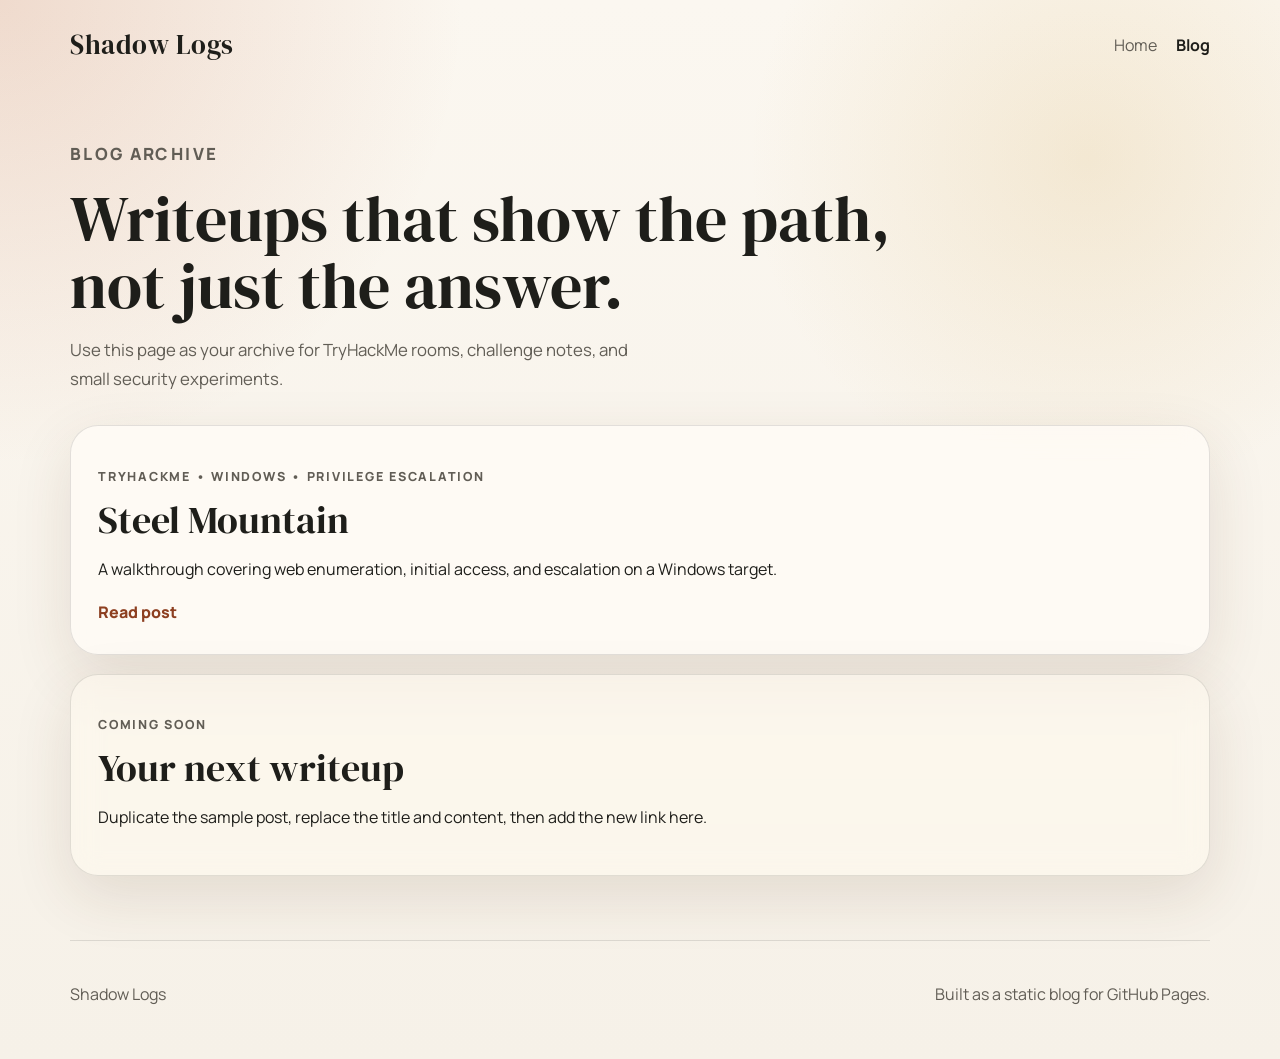
==== blog.html @ 6ab24d90 "first commit" ====
<!DOCTYPE html>
<html lang="en">
  <head>
    <meta charset="UTF-8" />
    <meta name="viewport" content="width=device-width, initial-scale=1.0" />
    <title>Blog | Shadow Logs</title>
    <meta
      name="description"
      content="Browse TryHackMe writeups and cybersecurity blog posts on Shadow Logs."
    />
    <link rel="preconnect" href="https://fonts.googleapis.com" />
    <link rel="preconnect" href="https://fonts.gstatic.com" crossorigin />
    <link
      href="https://fonts.googleapis.com/css2?family=DM+Serif+Display:ital@0;1&family=Manrope:wght@400;500;600;700;800&display=swap"
      rel="stylesheet"
    />
    <link rel="stylesheet" href="styles.css" />
  </head>
  <body>
    <div class="page-shell">
      <header class="site-header">
        <a class="brand" href="index.html">Shadow Logs</a>
        <nav class="site-nav">
          <a href="index.html">Home</a>
          <a href="blog.html" aria-current="page">Blog</a>
        </nav>
      </header>

      <main class="blog-main">
        <section class="page-intro">
          <p class="eyebrow">Blog archive</p>
          <h1>Writeups that show the path, not just the answer.</h1>
          <p>
            Use this page as your archive for TryHackMe rooms, challenge notes,
            and small security experiments.
          </p>
        </section>

        <section class="posts-list">
          <article class="post-card">
            <p class="post-meta">TryHackMe • Windows • Privilege Escalation</p>
            <h2>Steel Mountain</h2>
            <p>
              A walkthrough covering web enumeration, initial access, and
              escalation on a Windows target.
            </p>
            <a class="text-link" href="posts/borderlands.html"
              >Read post</a>
          </article>

          <article class="post-card muted-card">
            <p class="post-meta">Coming soon</p>
            <h2>Your next writeup</h2>
            <p>
              Duplicate the sample post, replace the title and content, then add
              the new link here.
            </p>
          </article>
        </section>
      </main>

      <footer class="site-footer">
        <p>Shadow Logs</p>
        <p>Built as a static blog for GitHub Pages.</p>
      </footer>
    </div>
  </body>
</html>
---- styles.css ----
:root {
  --bg: #f6f1e8;
  --bg-strong: #efe2cc;
  --surface: rgba(255, 252, 246, 0.78);
  --surface-strong: #fffaf1;
  --text: #1e1e1a;
  --muted: #615d55;
  --line: rgba(30, 30, 26, 0.12);
  --accent: #ba5a31;
  --accent-dark: #8d3f20;
  --shadow: 0 20px 60px rgba(84, 49, 24, 0.12);
  --radius-lg: 28px;
  --radius-md: 20px;
  --radius-sm: 14px;
  --max-width: 1140px;
}

* {
  box-sizing: border-box;
}

html {
  scroll-behavior: smooth;
}

body {
  margin: 0;
  font-family: "Manrope", sans-serif;
  color: var(--text);
  background:
    radial-gradient(circle at top left, rgba(186, 90, 49, 0.18), transparent 28%),
    radial-gradient(circle at 85% 15%, rgba(215, 175, 97, 0.2), transparent 24%),
    linear-gradient(180deg, #fbf7f0 0%, var(--bg) 100%);
  line-height: 1.7;
}

a {
  color: inherit;
  text-decoration: none;
}

img {
  max-width: 100%;
  display: block;
}

code,
pre {
  font-family: "SFMono-Regular", Consolas, "Liberation Mono", Menlo, monospace;
}

.page-shell {
  width: min(calc(100% - 2rem), var(--max-width));
  margin: 0 auto;
}

.site-header,
.site-footer {
  display: flex;
  align-items: center;
  justify-content: space-between;
  gap: 1rem;
}

.site-header {
  padding: 1.4rem 0;
}

.brand {
  font-family: "DM Serif Display", serif;
  font-size: 1.7rem;
  letter-spacing: 0.02em;
}

.site-nav {
  display: flex;
  gap: 1.2rem;
  flex-wrap: wrap;
}

.site-nav a {
  color: var(--muted);
}

.site-nav a[aria-current="page"] {
  color: var(--text);
  font-weight: 700;
}

.hero {
  display: grid;
  grid-template-columns: 1.45fr 0.95fr;
  gap: 1.5rem;
  padding: 4rem 0 2rem;
  align-items: stretch;
}

.hero-copy,
.hero-card,
.feature-card,
.about-section,
.post-card,
.post-article,
.sidebar-card {
  background: var(--surface);
  backdrop-filter: blur(14px);
  border: 1px solid var(--line);
  border-radius: var(--radius-lg);
  box-shadow: var(--shadow);
}

.hero-copy {
  padding: 3rem;
}

.hero-card,
.feature-card,
.post-card,
.sidebar-card {
  padding: 1.7rem;
}

.hero h1,
.page-intro h1,
.post-article h1,
.featured-grid h2,
.about-section h2,
.post-card h2,
.hero-card h2 {
  font-family: "DM Serif Display", serif;
  line-height: 1.05;
  font-weight: 400;
  margin: 0;
}

.hero h1 {
  font-size: clamp(3rem, 6vw, 5.4rem);
  max-width: 10ch;
  margin: 0.4rem 0 1rem;
}

.eyebrow,
.card-label,
.post-meta {
  text-transform: uppercase;
  letter-spacing: 0.14em;
  font-size: 0.78rem;
  font-weight: 800;
  color: var(--muted);
}

.hero-text,
.page-intro p,
.lead {
  font-size: 1.05rem;
  color: var(--muted);
  max-width: 58ch;
}

.hero-actions {
  display: flex;
  flex-wrap: wrap;
  gap: 0.9rem;
  margin-top: 2rem;
}

.button {
  display: inline-flex;
  align-items: center;
  justify-content: center;
  border-radius: 999px;
  padding: 0.9rem 1.35rem;
  font-weight: 800;
  transition: transform 0.2s ease, background-color 0.2s ease;
}

.button:hover,
.text-link:hover {
  transform: translateY(-1px);
}

.button-primary {
  background: var(--accent);
  color: #fffaf4;
}

.button-primary:hover {
  background: var(--accent-dark);
}

.button-secondary {
  background: rgba(255, 250, 241, 0.88);
  border: 1px solid var(--line);
}

.hero-points,
.sidebar-card ul {
  padding-left: 1.1rem;
  margin-bottom: 0;
}

.featured-grid {
  display: grid;
  grid-template-columns: repeat(3, minmax(0, 1fr));
  gap: 1.2rem;
  padding: 1rem 0 2rem;
}

.feature-card-highlight {
  background:
    linear-gradient(180deg, rgba(186, 90, 49, 0.12), rgba(255, 252, 246, 0.85));
}

.feature-card h2,
.post-card h2,
.hero-card h2,
.about-section h2 {
  font-size: clamp(1.6rem, 3vw, 2.5rem);
  margin-bottom: 0.75rem;
}

.text-link {
  font-weight: 800;
  color: var(--accent-dark);
}

.about-section {
  display: grid;
  grid-template-columns: 0.8fr 1.2fr;
  gap: 2rem;
  padding: 2rem;
  margin: 1rem 0 4rem;
}

.blog-main {
  padding: 2rem 0 4rem;
}

.page-intro {
  max-width: 850px;
  margin-bottom: 2rem;
}

.page-intro h1 {
  font-size: clamp(2.8rem, 5vw, 4.6rem);
  margin: 0.4rem 0 1rem;
}

.posts-list {
  display: grid;
  gap: 1.2rem;
}

.muted-card {
  background: rgba(255, 249, 239, 0.54);
}

.post-layout {
  display: grid;
  grid-template-columns: minmax(0, 1.5fr) minmax(260px, 0.7fr);
  gap: 1.4rem;
  padding: 2rem 0 4rem;
}

.post-article {
  padding: 2.4rem;
}

.post-article h1 {
  font-size: clamp(2.8rem, 5vw, 4.2rem);
  margin: 0.4rem 0 0.8rem;
}

.post-article h2 {
  font-family: "DM Serif Display", serif;
  font-size: 2rem;
  font-weight: 400;
  margin-top: 2.2rem;
  margin-bottom: 0.5rem;
}

pre {
  overflow-x: auto;
  background: #201d18;
  color: #fef8ef;
  padding: 1rem 1.1rem;
  border-radius: var(--radius-sm);
}

.site-footer {
  padding: 1.5rem 0 2.2rem;
  color: var(--muted);
  border-top: 1px solid var(--line);
  flex-wrap: wrap;
}

@media (max-width: 900px) {
  .hero,
  .featured-grid,
  .about-section,
  .post-layout {
    grid-template-columns: 1fr;
  }

  .hero-copy,
  .post-article {
    padding: 2rem;
  }
}

@media (max-width: 640px) {
  .page-shell {
    width: min(calc(100% - 1.2rem), var(--max-width));
  }

  .site-header,
  .site-footer {
    align-items: flex-start;
    flex-direction: column;
  }

  .hero {
    padding-top: 2rem;
  }

  .hero h1,
  .page-intro h1,
  .post-article h1 {
    max-width: none;
  }
}
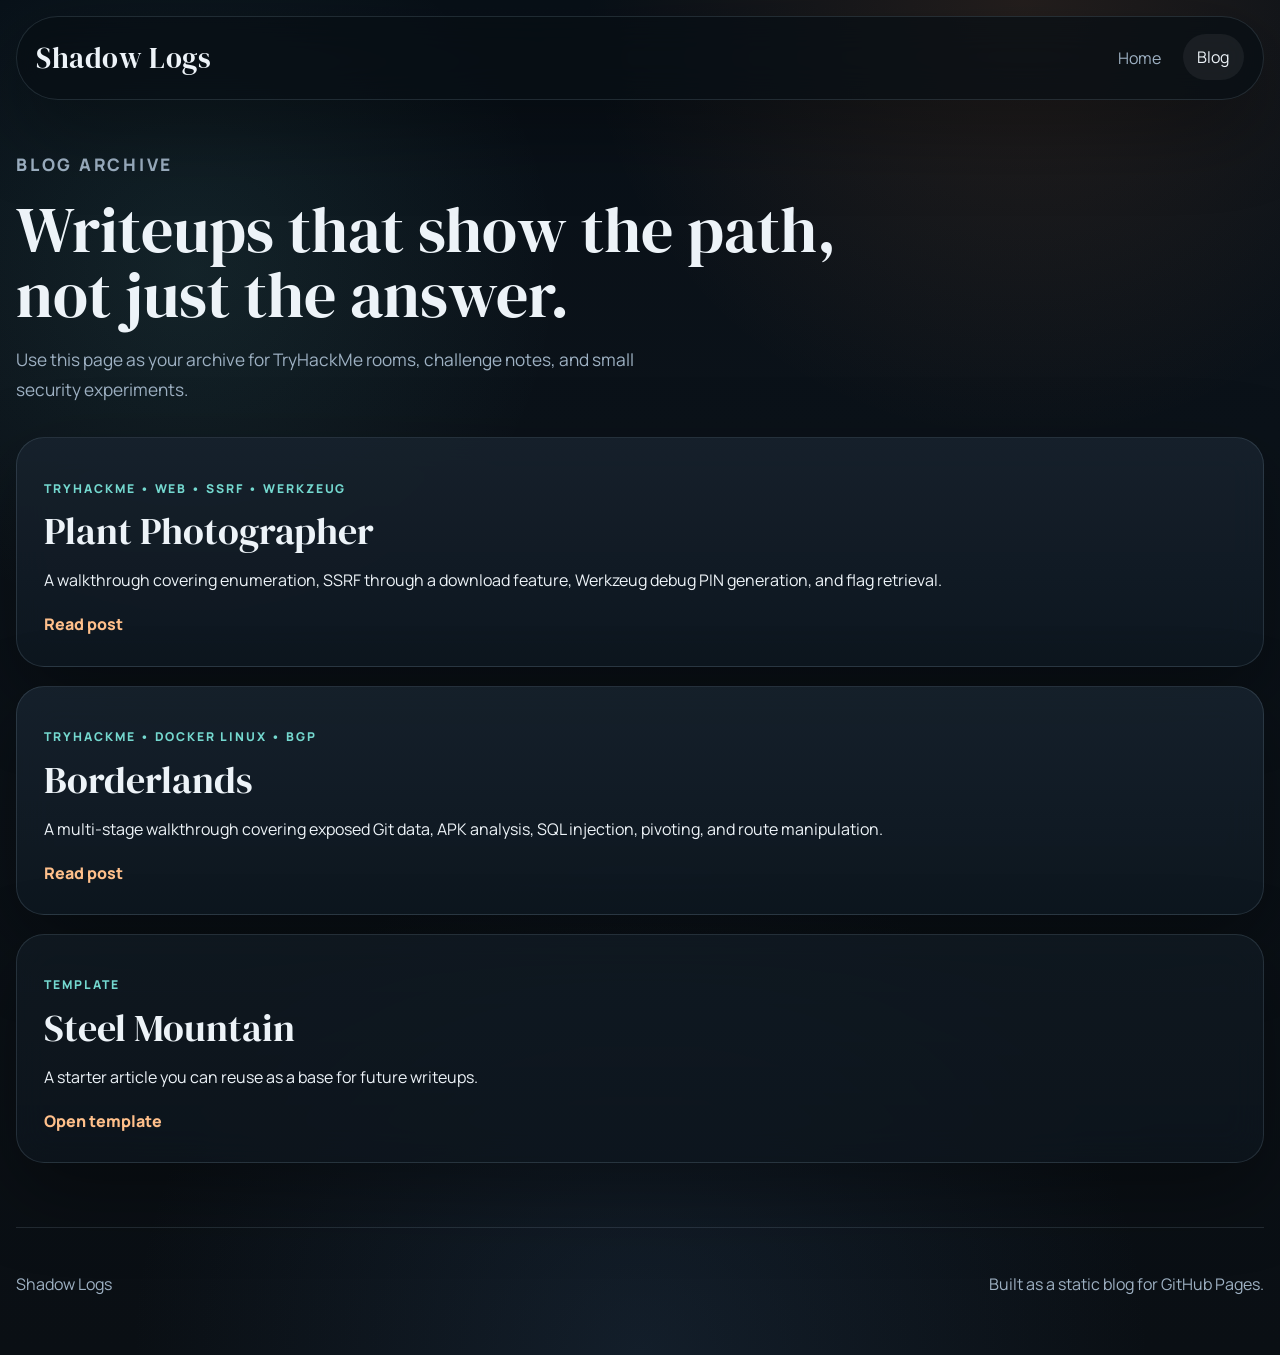
==== commit 16a457a4: "Refresh blog design and add Plant Photographer writeup" ====
--- a/blog.html
+++ b/blog.html
@@ -15,6 +15,7 @@
       rel="stylesheet"
     />
     <link rel="stylesheet" href="styles.css" />
+    <script src="script.js" defer></script>
   </head>
   <body>
     <div class="page-shell">
@@ -38,23 +39,33 @@
 
         <section class="posts-list">
           <article class="post-card">
-            <p class="post-meta">TryHackMe • Windows • Privilege Escalation</p>
-            <h2>Steel Mountain</h2>
+            <p class="post-meta">TryHackMe • Web • SSRF • Werkzeug</p>
+            <h2>Plant Photographer</h2>
             <p>
-              A walkthrough covering web enumeration, initial access, and
-              escalation on a Windows target.
+              A walkthrough covering enumeration, SSRF through a download
+              feature, Werkzeug debug PIN generation, and flag retrieval.
             </p>
-            <a class="text-link" href="posts/borderlands.html"
+            <a class="text-link" href="posts/plant-photographer.html"
               >Read post</a>
           </article>
 
+          <article class="post-card">
+            <p class="post-meta">TryHackMe • Docker Linux • BGP</p>
+            <h2>Borderlands</h2>
+            <p>
+              A multi-stage walkthrough covering exposed Git data, APK analysis,
+              SQL injection, pivoting, and route manipulation.
+            </p>
+            <a class="text-link" href="posts/borderlands.html">Read post</a>
+          </article>
+
           <article class="post-card muted-card">
-            <p class="post-meta">Coming soon</p>
-            <h2>Your next writeup</h2>
+            <p class="post-meta">Template</p>
+            <h2>Steel Mountain</h2>
             <p>
-              Duplicate the sample post, replace the title and content, then add
-              the new link here.
+              A starter article you can reuse as a base for future writeups.
             </p>
+            <a class="text-link" href="posts/steel-mountain.html">Open template</a>
           </article>
         </section>
       </main>
--- a/styles.css
+++ b/styles.css
@@ -1,18 +1,24 @@
 :root {
-  --bg: #f6f1e8;
-  --bg-strong: #efe2cc;
-  --surface: rgba(255, 252, 246, 0.78);
-  --surface-strong: #fffaf1;
-  --text: #1e1e1a;
-  --muted: #615d55;
-  --line: rgba(30, 30, 26, 0.12);
-  --accent: #ba5a31;
-  --accent-dark: #8d3f20;
-  --shadow: 0 20px 60px rgba(84, 49, 24, 0.12);
+  --bg: #0a0f14;
+  --bg-strong: #101821;
+  --bg-soft: #16222e;
+  --surface: rgba(18, 27, 37, 0.82);
+  --surface-strong: #111b25;
+  --surface-highlight: rgba(27, 41, 56, 0.92);
+  --text: #edf3f8;
+  --muted: #9eb1c3;
+  --line: rgba(181, 209, 234, 0.14);
+  --line-strong: rgba(181, 209, 234, 0.24);
+  --accent: #f08a45;
+  --accent-dark: #cf6d2d;
+  --accent-cool: #74d8cf;
+  --code-bg: #071018;
+  --code-text: #d8e6f2;
+  --shadow: 0 28px 80px rgba(0, 0, 0, 0.34);
   --radius-lg: 28px;
   --radius-md: 20px;
   --radius-sm: 14px;
-  --max-width: 1140px;
+  --max-width: 1360px;
 }
 
 * {
@@ -25,13 +31,15 @@
 
 body {
   margin: 0;
+  min-height: 100vh;
   font-family: "Manrope", sans-serif;
   color: var(--text);
   background:
-    radial-gradient(circle at top left, rgba(186, 90, 49, 0.18), transparent 28%),
-    radial-gradient(circle at 85% 15%, rgba(215, 175, 97, 0.2), transparent 24%),
-    linear-gradient(180deg, #fbf7f0 0%, var(--bg) 100%);
-  line-height: 1.7;
+    radial-gradient(circle at 15% 20%, rgba(116, 216, 207, 0.09), transparent 24%),
+    radial-gradient(circle at 80% 0%, rgba(240, 138, 69, 0.12), transparent 26%),
+    radial-gradient(circle at 50% 100%, rgba(54, 90, 130, 0.2), transparent 34%),
+    linear-gradient(180deg, #081018 0%, #0b1219 32%, #0a0f14 100%);
+  line-height: 1.75;
 }
 
 a {
@@ -47,6 +55,22 @@
 code,
 pre {
   font-family: "SFMono-Regular", Consolas, "Liberation Mono", Menlo, monospace;
+}
+
+code {
+  background: rgba(116, 216, 207, 0.08);
+  color: #b8f4ef;
+  border: 1px solid rgba(116, 216, 207, 0.12);
+  border-radius: 8px;
+  padding: 0.08rem 0.38rem;
+}
+
+pre code {
+  background: transparent;
+  color: inherit;
+  border: 0;
+  border-radius: 0;
+  padding: 0;
 }
 
 .page-shell {
@@ -63,35 +87,52 @@
 }
 
 .site-header {
-  padding: 1.4rem 0;
+  position: sticky;
+  top: 0;
+  z-index: 20;
+  margin-top: 1rem;
+  padding: 1rem 1.2rem;
+  background: rgba(8, 14, 20, 0.72);
+  border: 1px solid var(--line);
+  border-radius: 999px;
+  backdrop-filter: blur(18px);
+  box-shadow: var(--shadow);
 }
 
 .brand {
   font-family: "DM Serif Display", serif;
-  font-size: 1.7rem;
+  font-size: 1.8rem;
   letter-spacing: 0.02em;
 }
 
 .site-nav {
   display: flex;
-  gap: 1.2rem;
+  gap: 0.5rem;
   flex-wrap: wrap;
 }
 
 .site-nav a {
   color: var(--muted);
-}
-
+  padding: 0.55rem 0.9rem;
+  border-radius: 999px;
+  transition:
+    background-color 0.2s ease,
+    color 0.2s ease,
+    transform 0.2s ease;
+}
+
+.site-nav a:hover,
 .site-nav a[aria-current="page"] {
   color: var(--text);
-  font-weight: 700;
+  background: rgba(255, 255, 255, 0.06);
+  transform: translateY(-1px);
 }
 
 .hero {
   display: grid;
-  grid-template-columns: 1.45fr 0.95fr;
+  grid-template-columns: 1.5fr 0.92fr;
   gap: 1.5rem;
-  padding: 4rem 0 2rem;
+  padding: 4rem 0 2.4rem;
   align-items: stretch;
 }
 
@@ -102,15 +143,19 @@
 .post-card,
 .post-article,
 .sidebar-card {
-  background: var(--surface);
-  backdrop-filter: blur(14px);
+  background: linear-gradient(
+    180deg,
+    rgba(23, 34, 45, 0.9) 0%,
+    rgba(14, 23, 32, 0.92) 100%
+  );
   border: 1px solid var(--line);
   border-radius: var(--radius-lg);
   box-shadow: var(--shadow);
+  backdrop-filter: blur(18px);
 }
 
 .hero-copy {
-  padding: 3rem;
+  padding: 3.2rem;
 }
 
 .hero-card,
@@ -128,33 +173,33 @@
 .post-card h2,
 .hero-card h2 {
   font-family: "DM Serif Display", serif;
-  line-height: 1.05;
+  line-height: 1.02;
   font-weight: 400;
   margin: 0;
 }
 
 .hero h1 {
-  font-size: clamp(3rem, 6vw, 5.4rem);
-  max-width: 10ch;
-  margin: 0.4rem 0 1rem;
+  font-size: clamp(3.1rem, 6vw, 5.8rem);
+  max-width: 9.5ch;
+  margin: 0.45rem 0 1rem;
 }
 
 .eyebrow,
 .card-label,
 .post-meta {
   text-transform: uppercase;
-  letter-spacing: 0.14em;
-  font-size: 0.78rem;
+  letter-spacing: 0.16em;
+  font-size: 0.76rem;
   font-weight: 800;
-  color: var(--muted);
+  color: var(--accent-cool);
 }
 
 .hero-text,
 .page-intro p,
 .lead {
-  font-size: 1.05rem;
+  font-size: 1.08rem;
   color: var(--muted);
-  max-width: 58ch;
+  max-width: 62ch;
 }
 
 .hero-actions {
@@ -171,7 +216,10 @@
   border-radius: 999px;
   padding: 0.9rem 1.35rem;
   font-weight: 800;
-  transition: transform 0.2s ease, background-color 0.2s ease;
+  transition:
+    transform 0.2s ease,
+    background-color 0.2s ease,
+    border-color 0.2s ease;
 }
 
 .button:hover,
@@ -180,22 +228,23 @@
 }
 
 .button-primary {
-  background: var(--accent);
-  color: #fffaf4;
+  background: linear-gradient(135deg, var(--accent) 0%, #ffb06d 100%);
+  color: #0f0f10;
 }
 
 .button-primary:hover {
-  background: var(--accent-dark);
+  background: linear-gradient(135deg, var(--accent-dark) 0%, #ff9b4c 100%);
 }
 
 .button-secondary {
-  background: rgba(255, 250, 241, 0.88);
+  background: rgba(255, 255, 255, 0.04);
   border: 1px solid var(--line);
+  color: var(--text);
 }
 
 .hero-points,
 .sidebar-card ul {
-  padding-left: 1.1rem;
+  padding-left: 1.2rem;
   margin-bottom: 0;
 }
 
@@ -208,20 +257,21 @@
 
 .feature-card-highlight {
   background:
-    linear-gradient(180deg, rgba(186, 90, 49, 0.12), rgba(255, 252, 246, 0.85));
+    radial-gradient(circle at top right, rgba(240, 138, 69, 0.15), transparent 34%),
+    linear-gradient(180deg, rgba(25, 39, 52, 0.96), rgba(13, 22, 31, 0.95));
 }
 
 .feature-card h2,
 .post-card h2,
 .hero-card h2,
 .about-section h2 {
-  font-size: clamp(1.6rem, 3vw, 2.5rem);
+  font-size: clamp(1.6rem, 3vw, 2.55rem);
   margin-bottom: 0.75rem;
 }
 
 .text-link {
   font-weight: 800;
-  color: var(--accent-dark);
+  color: #ffc08b;
 }
 
 .about-section {
@@ -237,12 +287,12 @@
 }
 
 .page-intro {
-  max-width: 850px;
+  max-width: 920px;
   margin-bottom: 2rem;
 }
 
 .page-intro h1 {
-  font-size: clamp(2.8rem, 5vw, 4.6rem);
+  font-size: clamp(2.9rem, 5vw, 4.8rem);
   margin: 0.4rem 0 1rem;
 }
 
@@ -252,53 +302,166 @@
 }
 
 .muted-card {
-  background: rgba(255, 249, 239, 0.54);
+  background: linear-gradient(
+    180deg,
+    rgba(17, 27, 36, 0.75),
+    rgba(13, 21, 29, 0.82)
+  );
 }
 
 .post-layout {
   display: grid;
-  grid-template-columns: minmax(0, 1.5fr) minmax(260px, 0.7fr);
-  gap: 1.4rem;
+  grid-template-columns: minmax(0, 2.25fr) minmax(300px, 0.85fr);
+  gap: 1.6rem;
+  align-items: start;
   padding: 2rem 0 4rem;
 }
 
 .post-article {
-  padding: 2.4rem;
+  padding: clamp(1.5rem, 2.4vw, 3rem);
 }
 
 .post-article h1 {
-  font-size: clamp(2.8rem, 5vw, 4.2rem);
-  margin: 0.4rem 0 0.8rem;
+  font-size: clamp(3.2rem, 6vw, 5.2rem);
+  margin: 0.45rem 0 0.85rem;
 }
 
 .post-article h2 {
   font-family: "DM Serif Display", serif;
-  font-size: 2rem;
+  font-size: clamp(2rem, 3vw, 2.65rem);
   font-weight: 400;
-  margin-top: 2.2rem;
-  margin-bottom: 0.5rem;
+  margin-top: 2.5rem;
+  margin-bottom: 0.75rem;
+}
+
+.post-article p,
+.post-article li {
+  color: #d8e2ec;
+  font-size: 1.04rem;
+}
+
+.post-article ul,
+.post-article ol {
+  padding-left: 1.35rem;
+}
+
+.post-article img {
+  width: 100%;
+  margin: 1.25rem 0;
+  border-radius: var(--radius-md);
+  border: 1px solid var(--line-strong);
+  box-shadow: 0 16px 42px rgba(0, 0, 0, 0.26);
+  cursor: zoom-in;
+  object-fit: cover;
+  transition:
+    transform 0.22s ease,
+    border-color 0.22s ease,
+    box-shadow 0.22s ease;
+}
+
+.post-article img:hover {
+  transform: translateY(-2px);
+  border-color: rgba(116, 216, 207, 0.35);
+  box-shadow: 0 22px 48px rgba(0, 0, 0, 0.32);
 }
 
 pre {
   overflow-x: auto;
-  background: #201d18;
-  color: #fef8ef;
-  padding: 1rem 1.1rem;
+  background:
+    linear-gradient(180deg, rgba(7, 16, 24, 0.98), rgba(8, 13, 18, 0.98));
+  color: var(--code-text);
+  padding: 1.1rem 1.2rem;
   border-radius: var(--radius-sm);
+  border: 1px solid rgba(116, 216, 207, 0.12);
+  box-shadow: inset 0 1px 0 rgba(255, 255, 255, 0.03);
+}
+
+.post-sidebar {
+  position: sticky;
+  top: 6.8rem;
+}
+
+.sidebar-card {
+  background:
+    radial-gradient(circle at top left, rgba(240, 138, 69, 0.12), transparent 30%),
+    linear-gradient(180deg, rgba(20, 30, 39, 0.98), rgba(13, 21, 29, 0.96));
 }
 
 .site-footer {
-  padding: 1.5rem 0 2.2rem;
+  padding: 1.6rem 0 2.6rem;
   color: var(--muted);
   border-top: 1px solid var(--line);
   flex-wrap: wrap;
 }
 
+.image-modal {
+  position: fixed;
+  inset: 0;
+  z-index: 1000;
+  display: grid;
+  place-items: center;
+  padding: 1.4rem;
+  background: rgba(3, 8, 13, 0.86);
+  backdrop-filter: blur(8px);
+  opacity: 0;
+  pointer-events: none;
+  transition: opacity 0.2s ease;
+}
+
+.image-modal.is-open {
+  opacity: 1;
+  pointer-events: auto;
+}
+
+.image-modal__frame {
+  position: relative;
+  width: min(96vw, 1500px);
+  max-height: 92vh;
+  display: grid;
+  gap: 0.8rem;
+}
+
+.image-modal__image {
+  width: 100%;
+  max-height: calc(92vh - 3rem);
+  object-fit: contain;
+  border-radius: 18px;
+  border: 1px solid rgba(255, 255, 255, 0.12);
+  box-shadow: 0 30px 80px rgba(0, 0, 0, 0.45);
+}
+
+.image-modal__caption {
+  color: #d3e2ee;
+  text-align: center;
+}
+
+.image-modal__close {
+  position: absolute;
+  top: 0.75rem;
+  right: 0.75rem;
+  border: 0;
+  border-radius: 999px;
+  padding: 0.7rem 0.9rem;
+  background: rgba(9, 16, 22, 0.72);
+  color: white;
+  cursor: pointer;
+  font: inherit;
+}
+
+@media (max-width: 1100px) {
+  .post-layout {
+    grid-template-columns: minmax(0, 1fr);
+  }
+
+  .post-sidebar {
+    position: static;
+  }
+}
+
 @media (max-width: 900px) {
   .hero,
   .featured-grid,
-  .about-section,
-  .post-layout {
+  .about-section {
     grid-template-columns: 1fr;
   }
 
@@ -310,17 +473,18 @@
 
 @media (max-width: 640px) {
   .page-shell {
-    width: min(calc(100% - 1.2rem), var(--max-width));
+    width: min(calc(100% - 1rem), var(--max-width));
   }
 
   .site-header,
   .site-footer {
     align-items: flex-start;
     flex-direction: column;
+    border-radius: 28px;
   }
 
   .hero {
-    padding-top: 2rem;
+    padding-top: 2.3rem;
   }
 
   .hero h1,
@@ -328,4 +492,8 @@
   .post-article h1 {
     max-width: none;
   }
-}
+
+  .image-modal {
+    padding: 0.75rem;
+  }
+}
